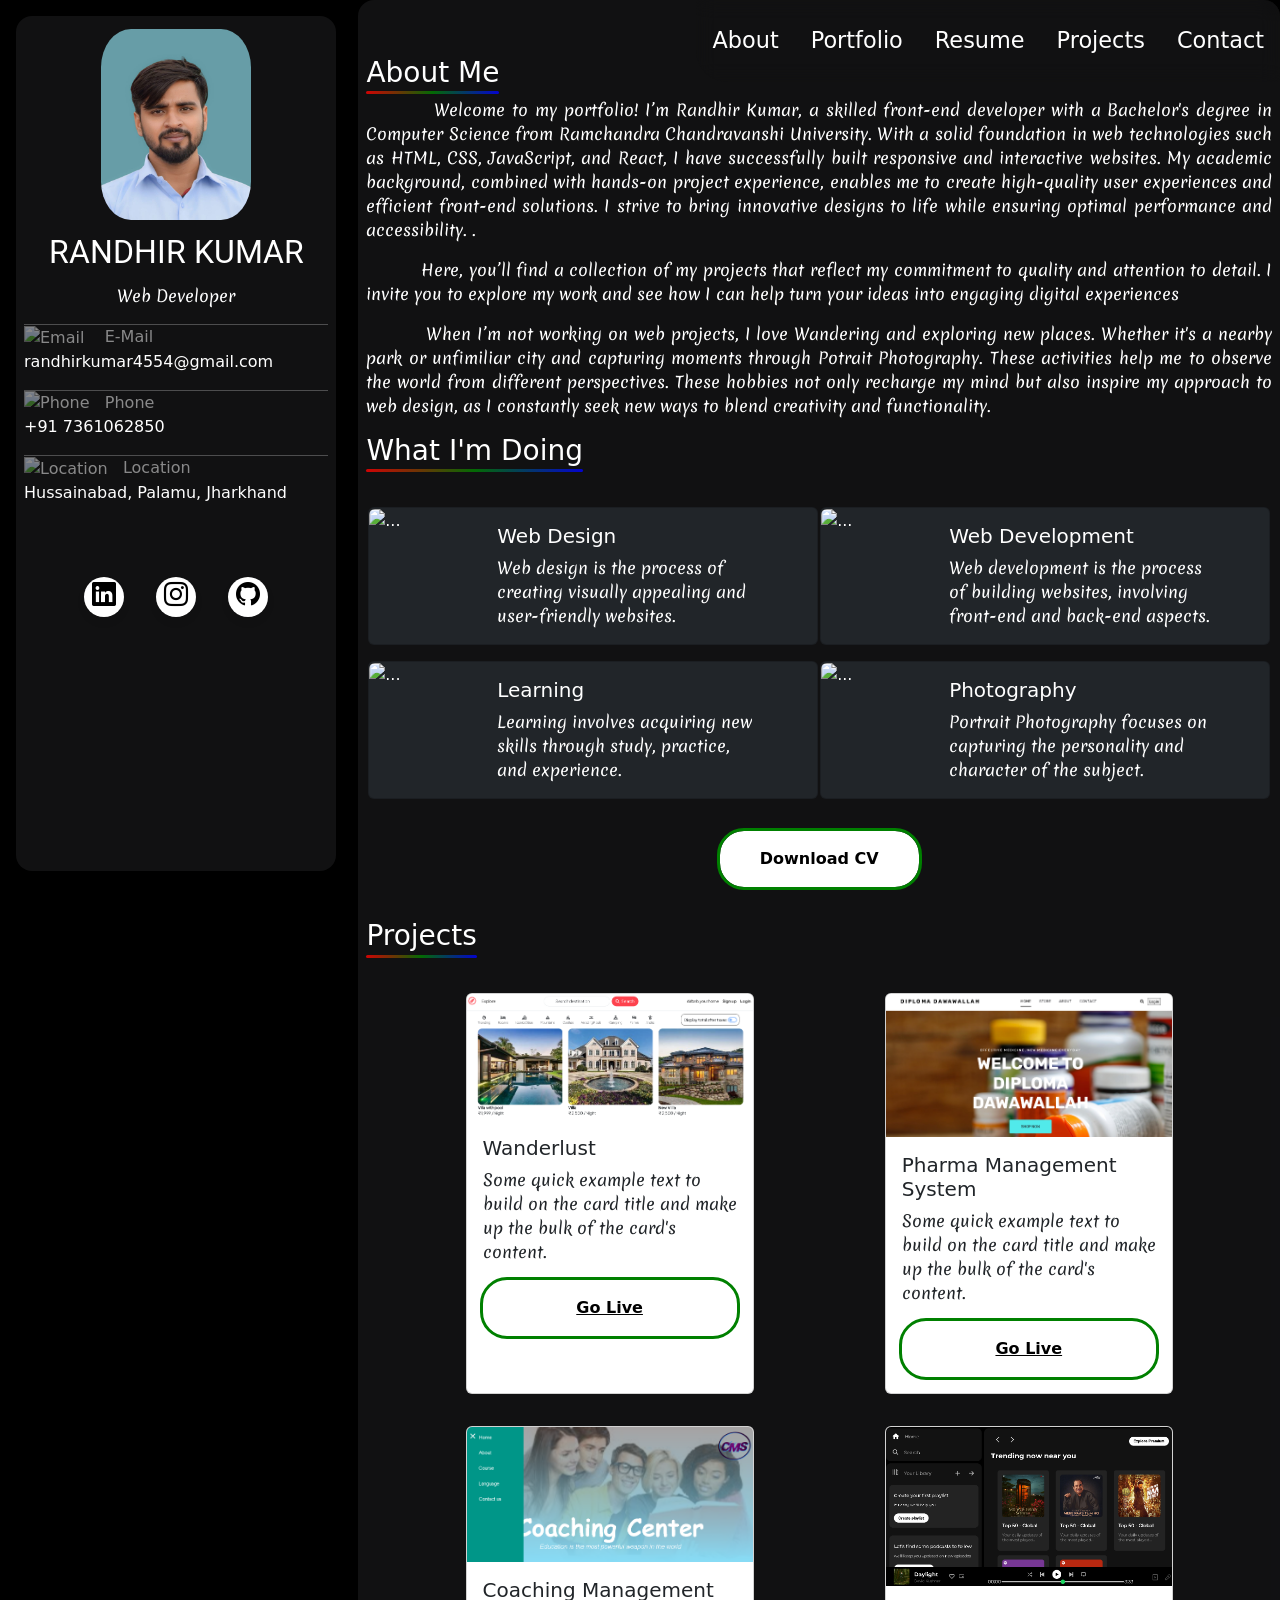
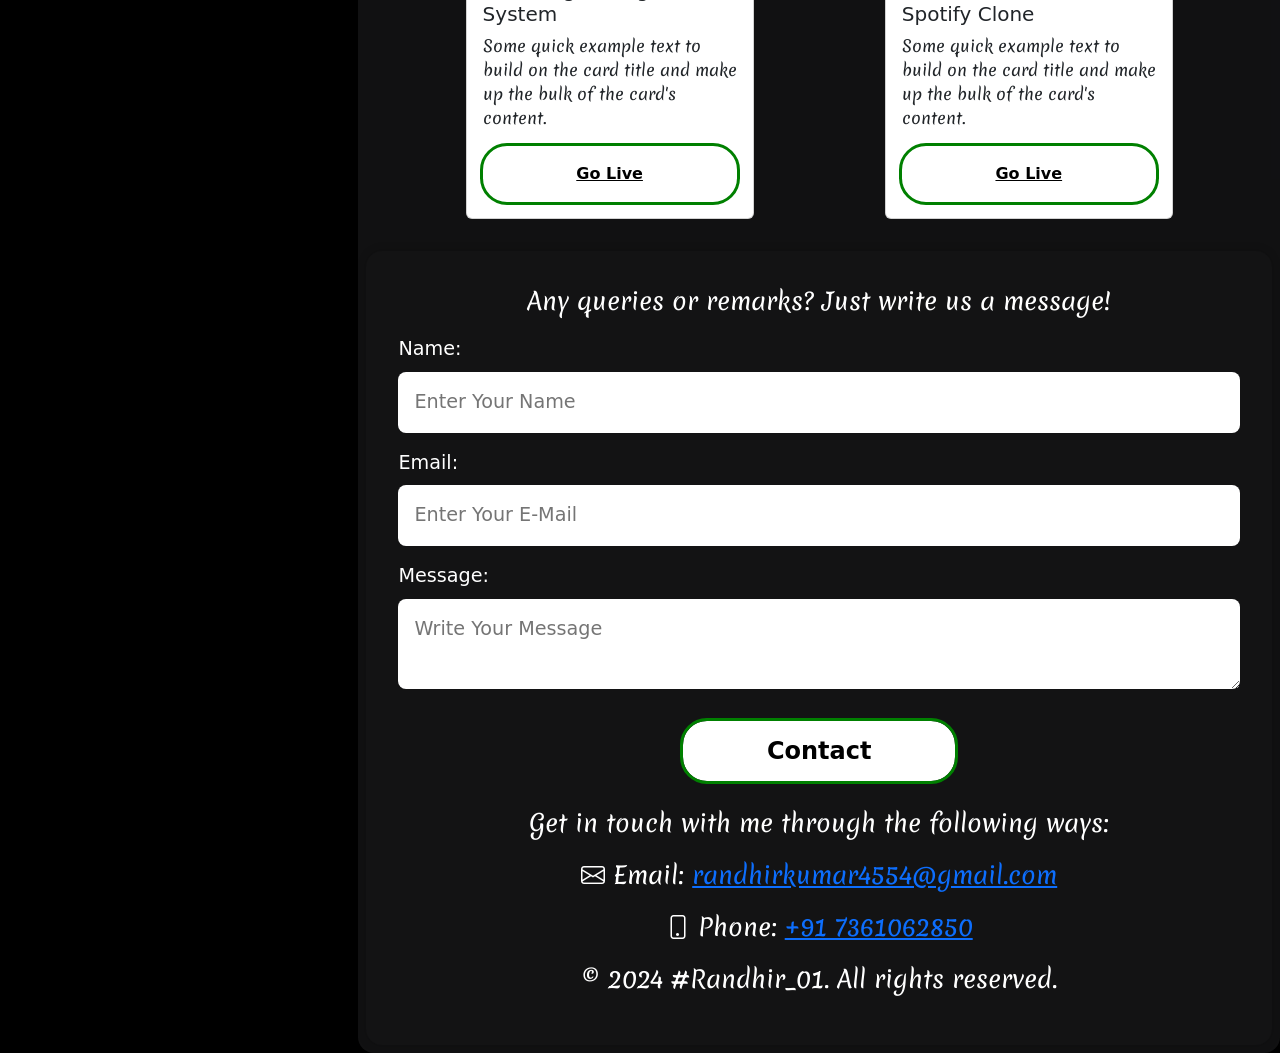
==== index.html @ 6d6c43fd ""Updated app.js, index.html, responsive.css, and style.css files with various changes to layout, sty" ====
<!DOCTYPE html>
<html lang="en">
  <head>
    <meta charset="UTF-8" />
    <meta name="viewport" content="width=device-width, initial-scale=1.0" />
    <title>#Randhir01</title>
    <link rel="stylesheet" href="style.css" />
    <link rel="stylesheet" href="responsive.css" />
    <link rel="stylesheet" href="hover.css" />

    <link
      href="https://cdn.jsdelivr.net/npm/bootstrap@5.3.3/dist/css/bootstrap.min.css"
      rel="stylesheet"
      integrity="sha384-QWTKZyjpPEjISv5WaRU9OFeRpok6YctnYmDr5pNlyT2bRjXh0JMhjY6hW+ALEwIH"
      crossorigin="anonymous"
    />
    <link
      rel="stylesheet"
      href="https://cdn.jsdelivr.net/npm/bootstrap-icons@1.11.3/font/bootstrap-icons.min.css"
    />
  </head>
  <body>
    <div class="all">
      <div class="sidebar fixed-top">
        <div class="title">
          <img src="./Assets/NEW IMG.jpg" alt="img" />
          <h2>RANDHIR KUMAR</h2>
          <p>Web Developer</p>
        </div>
        <section>
          <hr />
          <p>
            <img
              class="image"
              src="https://img.icons8.com/?size=100&id=X0mEIh0RyDdL&format=png&color=000000"
              alt="Email"
            />
            &nbsp;&nbsp;&nbsp;E-Mail
          </p>
          <a href="#">randhirkumar4554@gmail.com</a>
          <hr />
          <p>
            <img
              class="image"
              src="https://img.icons8.com/?size=100&id=L9ByuHGgbUNK&format=png&color=000000"
              alt="Phone"
            />&nbsp;&nbsp;&nbsp;Phone
          </p>
          <a href="#">+91 7361062850</a>
          <hr />

          <p>
            <img
              class="image"
              src="https://img.icons8.com/?size=100&id=13800&format=png&color=000000"
              alt="Location"
            />&nbsp;&nbsp;&nbsp;Location
          </p>
          <a href="#">Hussainabad, Palamu, Jharkhand</a>
          <div class="social">
            <a
              data-social="Linkedin"
              style="--accent-color: #0a66c2"
              href="https://www.linkedin.com/in/randhirkumar-/"
              target="_blank"
              ><i class="bi bi-linkedin"></i
            ></a>
            <a
              data-social="Instgram"
              style="--accent-color: #fe107c"
              href="https://www.instagram.com/randhir_kumar_01?igsh=MWptcW9hNzN6YTRjMQ=="
              target="_blank"
              ><i class="bi bi-instagram"></i
            ></a>
            <a
              data-social="Github"
              style="--accent-color: #181717"
              href="https://github.com/Randhirkumar01"
              target="_blank"
              ><i class="bi bi-github"></i
            ></a>
          </div>
        </section>
      </div>
      <div class="main">
        <div class="account fixed-top">
          <img
            src="./Assets/icons8-account-80.png"
            alt="Account"
            id="account"
            onclick="showSidebar()"
          />
        </div>
        <div class="navbar fixed-top">
          <a href="#About">About</a>
          <a href="#Portfolio">Portfolio</a>
          <a href="#Resume">Resume</a>
          <a href="#Projects">Projects</a>
          <a href="#Contact">Contact</a>
          <img
          src="./Assets/menu.png"
          alt="Menu"
          id="menu"
          class="menu"
          onclick="menuBtn()"
        />
        </div>
        <div class="navbar-responsive fixed-top">
          <a href="#About">About</a>
          <a href="#Portfolio">Portfolio</a>
          <a href="#Resume">Resume</a>
          <a href="#Projects">Projects</a>
          <a href="#Contact">Contact</a>
        </div>
        <div class="about">
          <h3 id="About">About Me</h3>
          <p>
            &nbsp; &nbsp;&nbsp; &nbsp;&nbsp; &nbsp; Welcome to my portfolio! I’m
            Randhir Kumar, a skilled front-end developer with a Bachelor's
            degree in Computer Science from Ramchandra Chandravanshi University.
            With a solid foundation in web technologies such as HTML, CSS,
            JavaScript, and React, I have successfully built responsive and
            interactive websites. My academic background, combined with hands-on
            project experience, enables me to create high-quality user
            experiences and efficient front-end solutions. I strive to bring
            innovative designs to life while ensuring optimal performance and
            accessibility. .
          </p>
          <p>
            &nbsp; &nbsp;&nbsp; &nbsp;&nbsp; &nbsp; Here, you’ll find a
            collection of my projects that reflect my commitment to quality and
            attention to detail. I invite you to explore my work and see how I
            can help turn your ideas into engaging digital experiences
          </p>
          <p>
            &nbsp; &nbsp;&nbsp; &nbsp;&nbsp; &nbsp; When I’m not working on web
            projects, I love Wandering and exploring new places. Whether it's a
            nearby park or unfimiliar city and capturing moments through Potrait
            Photography. These activities help me to observe the world from
            different perspectives. These hobbies not only recharge my mind but
            also inspire my approach to web design, as I constantly seek new
            ways to blend creativity and functionality.
          </p>
        </div>
        <div class="portfolio" id="Portfolio">
          <h3>What I'm Doing</h3>
          <div class="portfolio-card">
            <div class="card text-white bg-dark mb-3" style="max-width: 450px">
              <div class="row g-0">
                <div class="col-md-3">
                  <img
                    src="https://img.icons8.com/?size=100&id=y9OsIxmZTFWI&format=png&color=000000"
                    class="img-fluid rounded-start"
                    alt="..."
                  />
                </div>
                <div class="col-md-8">
                  <div class="card-body">
                    <h5 class="card-title">Web Design</h5>
                    <p class="card-text">
                      Web design is the process of creating visually appealing
                      and user-friendly websites.
                    </p>
                  </div>
                </div>
              </div>
            </div>

            <div class="card text-white bg-dark mb-3" style="max-width: 450px">
              <div class="row g-0">
                <div class="col-md-3">
                  <img
                    src="https://img.icons8.com/?size=100&id=44484&format=png&color=000000"
                    class="img-fluid rounded-start"
                    alt="..."
                  />
                </div>
                <div class="col-md-8">
                  <div class="card-body">
                    <h5 class="card-title">Web Development</h5>
                    <p class="card-text">
                      Web development is the process of building websites,
                      involving front-end and back-end aspects.
                    </p>
                  </div>
                </div>
              </div>
            </div>

            <div class="card text-white bg-dark mb-3" style="max-width: 450px">
              <div class="row g-0">
                <div class="col-md-3">
                  <img
                    src="https://img.icons8.com/?size=100&id=22812&format=png&color=000000"
                    class="img-fluid rounded-start"
                    alt="..."
                  />
                </div>
                <div class="col-md-8">
                  <div class="card-body">
                    <h5 class="card-title">Learning</h5>
                    <p class="card-text">
                      Learning involves acquiring new skills through study,
                      practice, and experience.
                    </p>
                  </div>
                </div>
              </div>
            </div>

            <div class="card text-white bg-dark mb-3" style="max-width: 450px">
              <div class="row g-0">
                <div class="col-md-3">
                  <img
                    src="https://img.icons8.com/?size=100&id=ledoOw5M8qvM&format=png&color=000000"
                    class="img-fluid rounded-start"
                    alt="..."
                  />
                </div>
                <div class="col-md-8">
                  <div class="card-body">
                    <h5 class="card-title">Photography</h5>
                    <p class="card-text">
                      Portrait Photography focuses on capturing the personality
                      and character of the subject.
                    </p>
                  </div>
                </div>
              </div>
            </div>
          </div>
        </div>

        <!------------------- Resume -------------------->
        <div class="cv" id="Resume">
          <button class="cv-btn" onclick="openPDF()">Download CV</button>
        </div>

        <!------------------- Projects -------------------->
        <div class="project" id="Projects">
          <h3>Projects</h3>
          <div class="project-card">
            <div class="card" style="width: 18rem">
              <img src="./Assets/image4.png" class="card-img-top" alt="..." />
              <div class="card-body">
                <h5 class="card-title">Wanderlust</h5>
                <p class="card-text">
                  Some quick example text to build on the card title and make up
                  the bulk of the card's content.
                </p>
                <a
                  href="https://wonderlust-6mgs.onrender.com"
                  target="_blank"
                  class="cv-btn d-flex justify-content-center"
                  >Go Live</a
                >
              </div>
            </div>
            <div class="card" style="width: 18rem">
              <img src="./Assets/image3.png" class="card-img-top" alt="..." />
              <div class="card-body">
                <h5 class="card-title">Pharma Management System</h5>
                <p class="card-text">
                  Some quick example text to build on the card title and make up
                  the bulk of the card's content.
                </p>
                <a
                  href="https://randhirkumar01.github.io/pharma-master/"
                  target="_blank"
                  class="cv-btn d-flex justify-content-center"
                  >Go Live</a
                >
              </div>
            </div>
            <div class="card" style="width: 18rem">
              <img src="./Assets/image2.png" class="card-img-top" alt="..." />
              <div class="card-body">
                <h5 class="card-title">Coaching Management System</h5>
                <p class="card-text">
                  Some quick example text to build on the card title and make up
                  the bulk of the card's content.
                </p>
                <a
                  href="https://randhirkumar01.github.io/cms/"
                  target="_blank"
                  class="cv-btn d-flex justify-content-center"
                  >Go Live</a
                >
              </div>
            </div>
            <div class="card" style="width: 18rem">
              <img src="./Assets/image1.png" class="card-img-top" alt="..." />
              <div class="card-body">
                <h5 class="card-title">Spotify Clone</h5>
                <p class="card-text">
                  Some quick example text to build on the card title and make up
                  the bulk of the card's content.
                </p>
                <a
                  href="https://randhirkumar01.github.io/Spotify-clone/"
                  target="_blank"
                  class="cv-btn d-flex justify-content-center"
                  >Go Live</a
                >
              </div>
            </div>
          </div>
        </div>

        <!---------------- Contact page ----------------->
        <div class="contact-page">
          <form>
            <p id="Contact">Any queries or remarks? Just write us a message!</p>
            <div class="contact-form">
              <div class="form-group">
                <label for="name">Name:</label>
                <input
                  type="text"
                  id="name"
                  name="name"
                  placeholder="Enter Your Name"
                  required
                />
              </div>
              <div class="form-group">
                <label for="email">Email:</label>
                <input
                  type="email"
                  id="email"
                  name="email"
                  placeholder="Enter Your E-Mail"
                  required
                />
              </div>
              <div class="form-group">
                <label for="message">Message:</label>
                <textarea
                  id="message"
                  name="message"
                  placeholder="Write Your Message"
                  required
                ></textarea>
              </div>
              <button class="cv-btn" type="submit">Contact</button>
            </div>
          </form>
          <br />
          <p>Get in touch with me through the following ways:</p>

          <div class="contact-info">
            <p>
              <i class="bi bi-envelope"></i> Email:
              <a href="mailto:randhirkumar4554@gmail.com"
                >randhirkumar4554@gmail.com</a
              >
            </p>
            <p>
              <i class="bi bi-phone"></i> Phone:
              <a href="tel:+91 7361062850">+91 7361062850</a>
            </p>
            <p>&copy; 2024 #Randhir_01. All rights reserved.</p>
          </div>
        </div>
      </div>
    </div>
  </body>
  <script
    src="https://cdn.jsdelivr.net/npm/bootstrap@5.3.3/dist/js/bootstrap.bundle.min.js"
    integrity="sha384-YvpcrYf0tY3lHB60NNkmXc5s9fDVZLESaAA55NDzOxhy9GkcIdslK1eN7N6jIeHz"
    crossorigin="anonymous"
  ></script>
  <script src="app.js"></script>
</html>
---- style.css ----
@import url("https://fonts.googleapis.com/css2?family=Merienda:wght@300..900&family=Roboto:ital,wght@0,100;0,300;0,400;0,500;0,700;0,900;1,100;1,300;1,400;1,500;1,700;1,900&display=swap");

* {
  margin: 0;
  padding: 0;
}
.all {
  display: flex;
  flex-direction: row;
  align-content: center;
  justify-content: end;
  background-color: black;
}

.sidebar {
  background-color: rgba(19, 19, 21, 0.9);
  color: rgb(255, 255, 255);
  min-height: 95vh;
  max-width: 25%;
  margin: 1rem;
  border-radius: 1rem;
  padding: 0.5rem;
}
.title {
  display: flex;
  flex-direction: column;
  align-items: center;
}
.title img {
  max-width: 150px;
  border-radius: 20%;
  margin-top: 0.3rem;
}
.title h2 {
  font-family: "Roboto", sans-serif;
  font-weight: 400;
  font-style: normal;
  margin: 0.8rem 0;
}
.title p {
  margin: 0;
  font-family: Merienda;
}
section .image {
  height: 20px;
  width: 25px;
}
hr {
  margin-bottom: 0 !important;
}
section p {
  margin: 0;
  opacity: 0.5;
}
section a {
  text-decoration: none;
  color: white;
}
.social {
  display: flex;
  flex-direction: row;
  justify-content: center;
  gap: 2rem;
  margin-top: 4.5rem !important;
}
.social a {
  font-size: 1.5rem;
  height: 2.5rem;
  width: 2.5rem;
  text-align: center;
  background-color: white;
  color: #000;
  border-radius: 50%;
  box-sizing: border-box;
  flex-shrink: 0;
  box-shadow: 0 5px 10px rgba(0, 0, 0, 0.05);
}
.main {
  background-color: rgba(19, 19, 21, 0.9);
  color: rgb(255, 255, 255);
  position: relative;
  max-width: 72%;
  padding: 0.5rem;
  border-radius: 1rem;
}
.main p {
  font-family: "Merienda", cursive;
  font-optical-sizing: auto;
  font-style: normal;
}
.navbar {
  flex-direction: row;
  background: transparent;
  backdrop-filter: blur(10px);
  width: max-content;
  left: auto !important;
  border-top-right-radius: 1rem;
  border-bottom-left-radius: 2rem;
}
.account img{
  display: none;
  margin: 1rem 0 0 1rem;
  width: 2.5rem;
  height: 2.4rem;
  cursor:pointer;
}
.navbar a, .navbar-responsive a{
  text-decoration: none;
  color: white;
  margin: 1rem;
  font-size: 1.4rem;
}
.navbar-responsive{
  display: none;
  min-width: 30vh;
  max-height: 55vh;
  background-color: black;
  flex-direction:column !important;
  top: 4rem !important;
  left: auto !important;
  text-align: center;
  color: white;
  border-top-left-radius: 2rem;
  border-bottom-left-radius: 2rem;
}
.menu{
  display: none;
  height: 2.5rem;
  cursor: pointer;
  position: fixed;
  top: 1rem;
  right: 2rem;
}

.about {
  text-align: justify;
  font-size: 1em;
  margin-top: 3rem;
}
.portfolio-card{
  display: flex;
  flex-direction: row;
  justify-content: space-evenly;
  flex-wrap: wrap;
  gap:0;
  margin-top: 2.5rem;
}

/* Resume*/
.cv {
  display: flex;
  justify-content: center;
  margin-top: 1rem;
}
.cv-btn {
  background-color: #ffffff;
  color: #000;
  outline: 3px solid green;
  padding: 1em 2.5em;
  border-radius: 1.5rem;
  font-size: 1rem;
  font-weight: bold;
  border: 0;
}

/* Projects */
.project{
  margin: 2rem 0;
}
.project h3, .portfolio h3, .about h3{
  position: relative;
  width: max-content;
}
.project-card {
  display: flex;
  flex-direction: row;
  justify-content: space-evenly;
  flex-wrap: wrap;
  gap: 2rem;
  margin-top: 2.5rem;
}
/* contact page */
.contact-page {
  background-color: rgba(19, 19, 21, 0.9);
  padding: 2rem;
  margin-top: 1.5rem;
  border-radius: 1rem;
  box-shadow: 0 0 10px rgba(0, 0, 0, 0.2);
}

.contact-page P {
  font-size: 1.5rem;
  text-align: center;
}

.contact-form {
  display: grid;
  place-content: center;
  grid-template-columns: 1fr;
  gap: 1rem;
}

.form-group {
  display: flex;
  flex-direction: column;
  align-items: flex-start;
}

.form-group label {
  font-size: 1.2rem;
  margin-bottom: 0.5rem;
}

.form-group input,
.form-group textarea {
  padding: 1rem;
  border: none;
  border-radius: 0.5rem;
  font-size: 1.2rem;
  width: 100%;
}

.form-group input:focus,
.form-group textarea:focus {
  outline: none;
  box-shadow: 0 0 10px rgba(0, 0, 0, 0.2);
}

.cv-btn[type="submit"] {
  margin-top: 1rem;
  padding: 0.5em 3.5em;
  border-radius: 1.5rem;
  font-size: 1.5rem;
  width: fit-content;
  border: 0;
  background-color: #ffffff;
  color: #000000;
  outline: 3px solid green;
  justify-self: center;
}
---- responsive.css ----
@media (max-width:1040px) {
    .title h2{
        font-size: 24px;
    }
    
}
@media (max-width:925px) {
    .sidebar{
        display: none;
        min-width: 50vh;
        min-height: 80vh;
        background-color: black;
        top: 3rem !important;
    }
    .main{
        min-width: 100%;
        padding: 1.5rem;
    }
    .account img{
        display: block;
    }
}

@media (max-width:700px) {
    .navbar a{
        display: none !important;
    }
    .menu{
        display: block !important;
    }
    .main{
        padding: 1rem !important;
        margin: 0;
        min-width: 100% !important;
    }
    .about{
        margin-top: 2.5rem !important;
    }
    .contact-page p{
        font-size: 1rem
    }
}
---- hover.css ----
/* --------- Navbar ------------ */
  

  /* --------- Projects, Portfolio, About ------------ */
 .project h3::before, .portfolio h3::before, .about h3::before{
    content: "";
    position: absolute;
    bottom: -.3rem;
    left: 0;
    width: 100%;
    height: 3px;
    border-radius: 6rem;
    background: linear-gradient(to right, red, green, blue);
    opacity: .8;
    transition: 500ms ease-in-out;
 } 
 .project h3:hover::before, .portfolio h3:hover::before, .about h3:hover::before{
    width: 0;
 }
 /* --------- Social Icons ------------ */
.social a::before{
    content: attr(data-social);
    position: absolute;
    background-color: var(--accent-color);
    color: white;
    text-decoration: none;
    padding: 0.5em 1em;
    border-radius: 100px;
    font-size: 1rem;
    box-shadow: 0 5px 10px rgba(0, 0, 0, 0.05);
    transform: translateY(-30px) translateX(-30px) rotate(25deg);
    opacity: 0;
    transition: 200ms cubic-bezier(0.42, 0, 0.44, 1);
}
.social a:hover{
    background-color: var(--accent-color);
}
.social a::after{
    content: "";
    position: absolute;
    height: 0;
    width: 0;
    border-left: 8px solid transparent;
    border-right: 8px solid transparent;
    border-top: 10px solid var(--accent-color);
    transform: translateY(0) translateX(-17px) rotate(25deg);
    opacity: 0;
    transition: 200ms cubic-bezier(0.42, 0, 0.44, 1);
}
.social a:hover::before{
    transform: translateY(-50px) translateX(-27px) rotate(0);
    opacity: 1;
}
.social a:hover::after{
    transform: translateY(-12px) translateX(-17px) rotate(0);
    opacity: 1;
}
 /* --------- Buttons ------------ */
.cv-btn[type="submit"]:hover, .cv-btn:hover {
    background-color: #3e8e41;
    color: #fff;
    transition: background-color 0.5s ease-in-out, color .8s ease-in-out;  
    box-shadow: 0px 0px 4px 3px rgba(0, 255, 0, 0.5);  
}
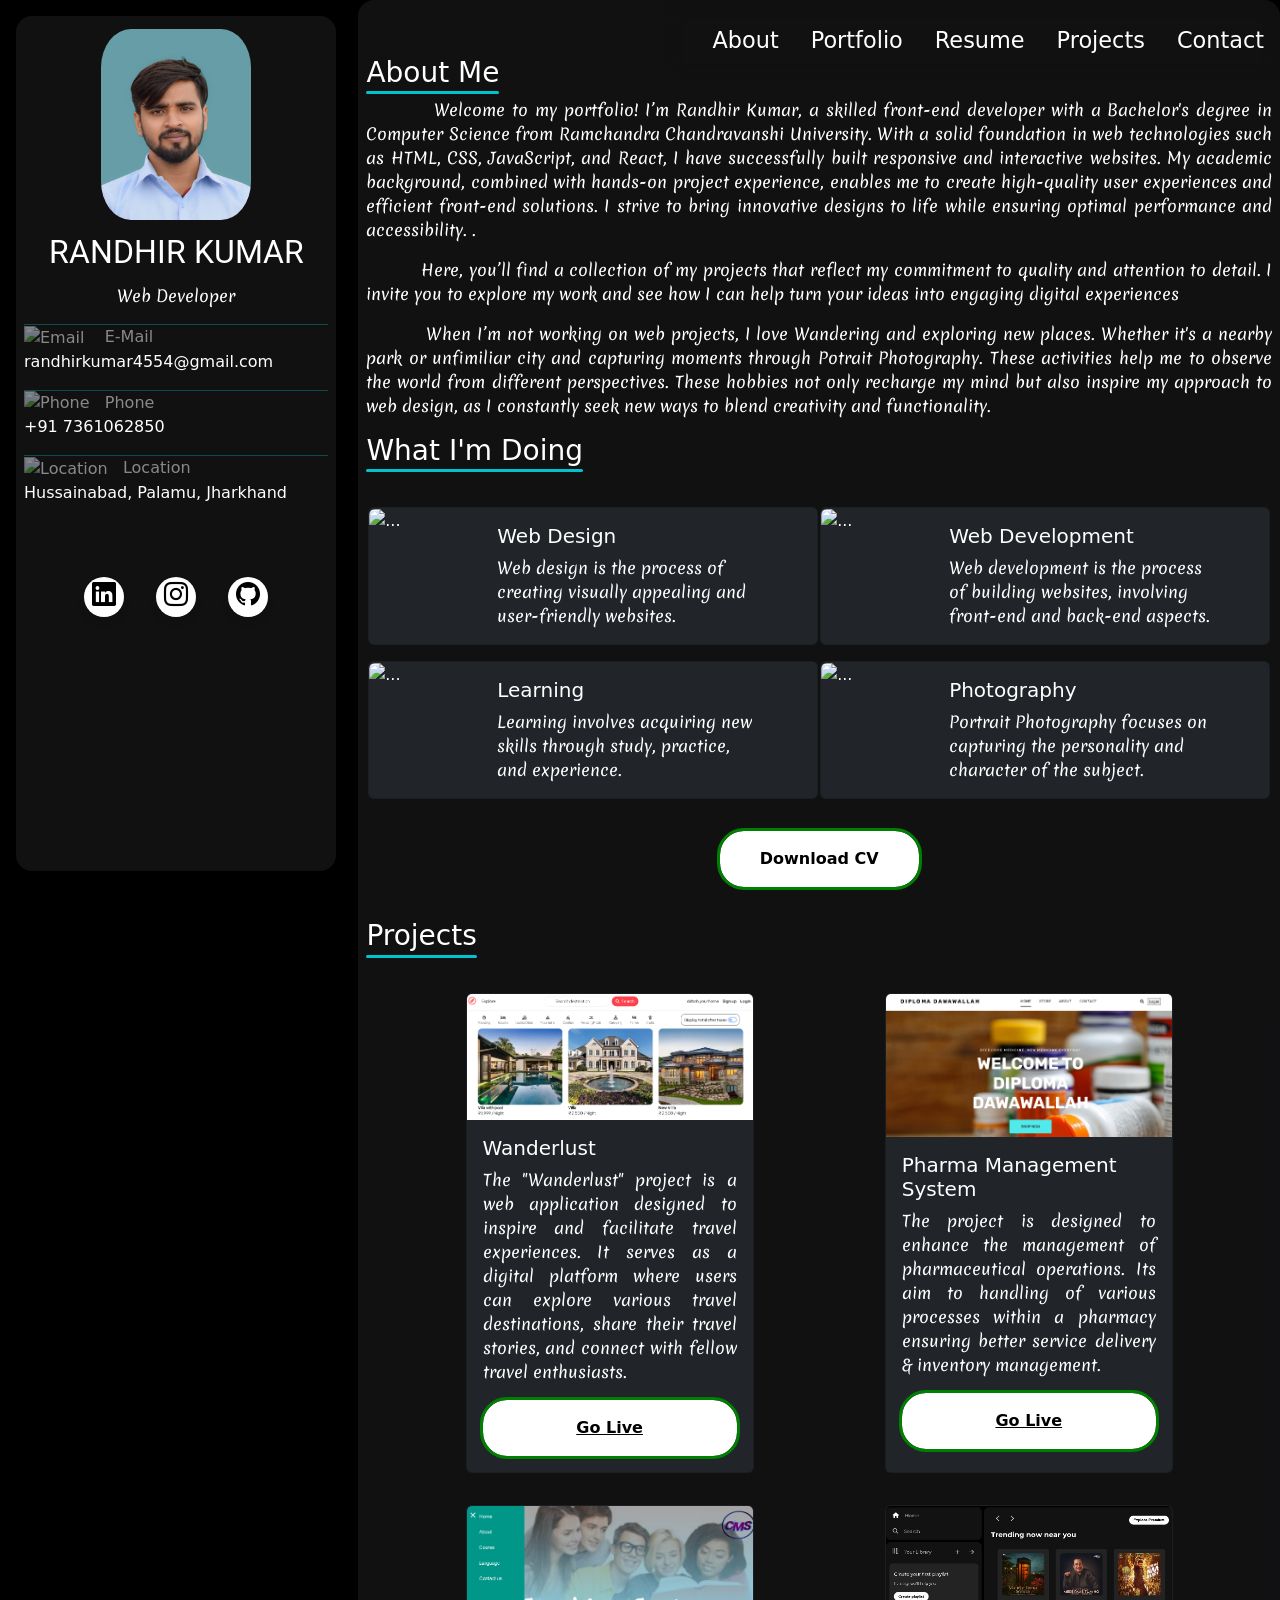
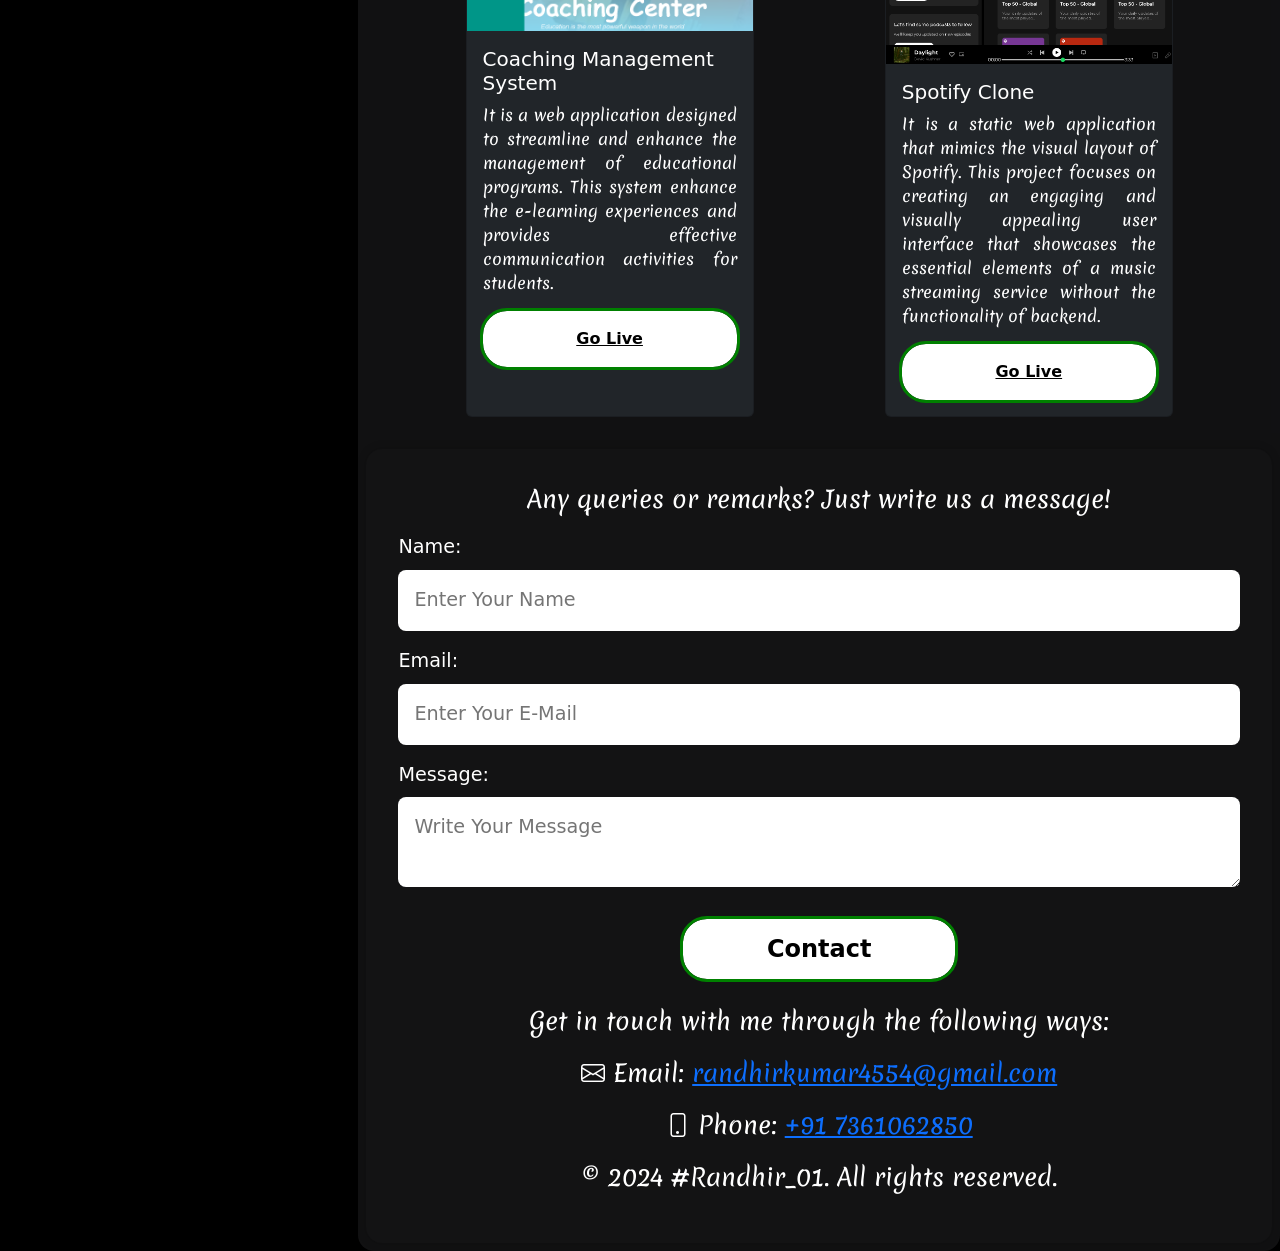
==== commit 23ec1d82: ""Updated hover effects modified HTML structure and added new CSS rules"" ====
--- a/index.html
+++ b/index.html
@@ -25,7 +25,7 @@
         <div class="title">
           <img src="./Assets/NEW IMG.jpg" alt="img" />
           <h2>RANDHIR KUMAR</h2>
-          <p>Web Developer</p>
+          <p class="para">Web Developer</p>
         </div>
         <section>
           <hr />
@@ -92,20 +92,20 @@
           />
         </div>
         <div class="navbar fixed-top">
-          <a href="#About">About</a>
+          <a href="#About" style="padding-left: 2rem">About</a>
           <a href="#Portfolio">Portfolio</a>
           <a href="#Resume">Resume</a>
           <a href="#Projects">Projects</a>
           <a href="#Contact">Contact</a>
           <img
-          src="./Assets/menu.png"
-          alt="Menu"
-          id="menu"
-          class="menu"
-          onclick="menuBtn()"
-        />
-        </div>
-        <div class="navbar-responsive fixed-top">
+            src="./Assets/menu.png"
+            alt="Menu"
+            id="menu"
+            class="menu"
+            onclick="menuBtn()"
+          />
+        </div>
+        <div class="navbar-responsive fixed-top text-white bg-dark">
           <a href="#About">About</a>
           <a href="#Portfolio">Portfolio</a>
           <a href="#Resume">Resume</a>
@@ -240,13 +240,16 @@
         <div class="project" id="Projects">
           <h3>Projects</h3>
           <div class="project-card">
-            <div class="card" style="width: 18rem">
+            <div class="card text-white bg-dark" style="width: 18rem">
               <img src="./Assets/image4.png" class="card-img-top" alt="..." />
               <div class="card-body">
                 <h5 class="card-title">Wanderlust</h5>
-                <p class="card-text">
-                  Some quick example text to build on the card title and make up
-                  the bulk of the card's content.
+                <p class="card-text" style="text-align: justify">
+                  The "Wanderlust" project is a web application designed to
+                  inspire and facilitate travel experiences. It serves as a
+                  digital platform where users can explore various travel
+                  destinations, share their travel stories, and connect with
+                  fellow travel enthusiasts.
                 </p>
                 <a
                   href="https://wonderlust-6mgs.onrender.com"
@@ -256,13 +259,15 @@
                 >
               </div>
             </div>
-            <div class="card" style="width: 18rem">
+            <div class="card text-white bg-dark" style="width: 18rem">
               <img src="./Assets/image3.png" class="card-img-top" alt="..." />
               <div class="card-body">
                 <h5 class="card-title">Pharma Management System</h5>
-                <p class="card-text">
-                  Some quick example text to build on the card title and make up
-                  the bulk of the card's content.
+                <p class="card-text" style="text-align: justify">
+                  The project is designed to enhance the management of
+                  pharmaceutical operations. Its aim to handling of various
+                  processes within a pharmacy ensuring better service delivery
+                  &amp; inventory management.
                 </p>
                 <a
                   href="https://randhirkumar01.github.io/pharma-master/"
@@ -272,13 +277,15 @@
                 >
               </div>
             </div>
-            <div class="card" style="width: 18rem">
+            <div class="card text-white bg-dark" style="width: 18rem">
               <img src="./Assets/image2.png" class="card-img-top" alt="..." />
               <div class="card-body">
                 <h5 class="card-title">Coaching Management System</h5>
-                <p class="card-text">
-                  Some quick example text to build on the card title and make up
-                  the bulk of the card's content.
+                <p class="card-text" style="text-align: justify">
+                  It is a web application designed to streamline and enhance the
+                  management of educational programs. This system enhance the
+                  e-learning experiences and provides effective communication
+                  activities for students.
                 </p>
                 <a
                   href="https://randhirkumar01.github.io/cms/"
@@ -288,13 +295,16 @@
                 >
               </div>
             </div>
-            <div class="card" style="width: 18rem">
+            <div class="card text-white bg-dark" style="width: 18rem">
               <img src="./Assets/image1.png" class="card-img-top" alt="..." />
               <div class="card-body">
                 <h5 class="card-title">Spotify Clone</h5>
-                <p class="card-text">
-                  Some quick example text to build on the card title and make up
-                  the bulk of the card's content.
+                <p class="card-text" style="text-align: justify">
+                  It is a static web application that mimics the visual layout
+                  of Spotify. This project focuses on creating an engaging and
+                  visually appealing user interface that showcases the essential
+                  elements of a music streaming service without the
+                  functionality of backend.
                 </p>
                 <a
                   href="https://randhirkumar01.github.io/Spotify-clone/"
--- a/style.css
+++ b/style.css
@@ -47,6 +47,7 @@
 }
 hr {
   margin-bottom: 0 !important;
+  color:#0ef !important;
 }
 section p {
   margin: 0;
@@ -90,7 +91,6 @@
 }
 .navbar {
   flex-direction: row;
-  background: transparent;
   backdrop-filter: blur(10px);
   width: max-content;
   left: auto !important;
--- a/hover.css
+++ b/hover.css
@@ -1,6 +1,21 @@
   /* --------- Navbar ------------ */
-  
-
+.navbar a::after{
+    content: "";
+    position: absolute;
+    height: 100%;
+    width: 15%;
+    border-bottom: 2px solid #0ef ;
+    border-radius: 1rem;
+    z-index: -1;
+    transform:scale(0) translateY(50px);
+    transition: 500ms;
+}
+.navbar a:hover, .navbar-responsive a:hover, .para:hover{
+    color: #0ef;
+}
+.navbar a:hover::after{
+    transform:scale(1.2) translateX(-65px) translateY(-40px);
+}  
   /* --------- Projects, Portfolio, About ------------ */
  .project h3::before, .portfolio h3::before, .about h3::before{
     content: "";
@@ -9,11 +24,14 @@
     left: 0;
     width: 100%;
     height: 3px;
-    border-radius: 6rem;
-    background: linear-gradient(to right, red, green, blue);
+    border-radius: 5rem;
+    border-bottom: 3px solid#0ef;
     opacity: .8;
     transition: 500ms ease-in-out;
  } 
+ .project h3:hover, .portfolio h3:hover, .about h3:hover{
+    color: #0ef;
+ }
  .project h3:hover::before, .portfolio h3:hover::before, .about h3:hover::before{
     width: 0;
  }
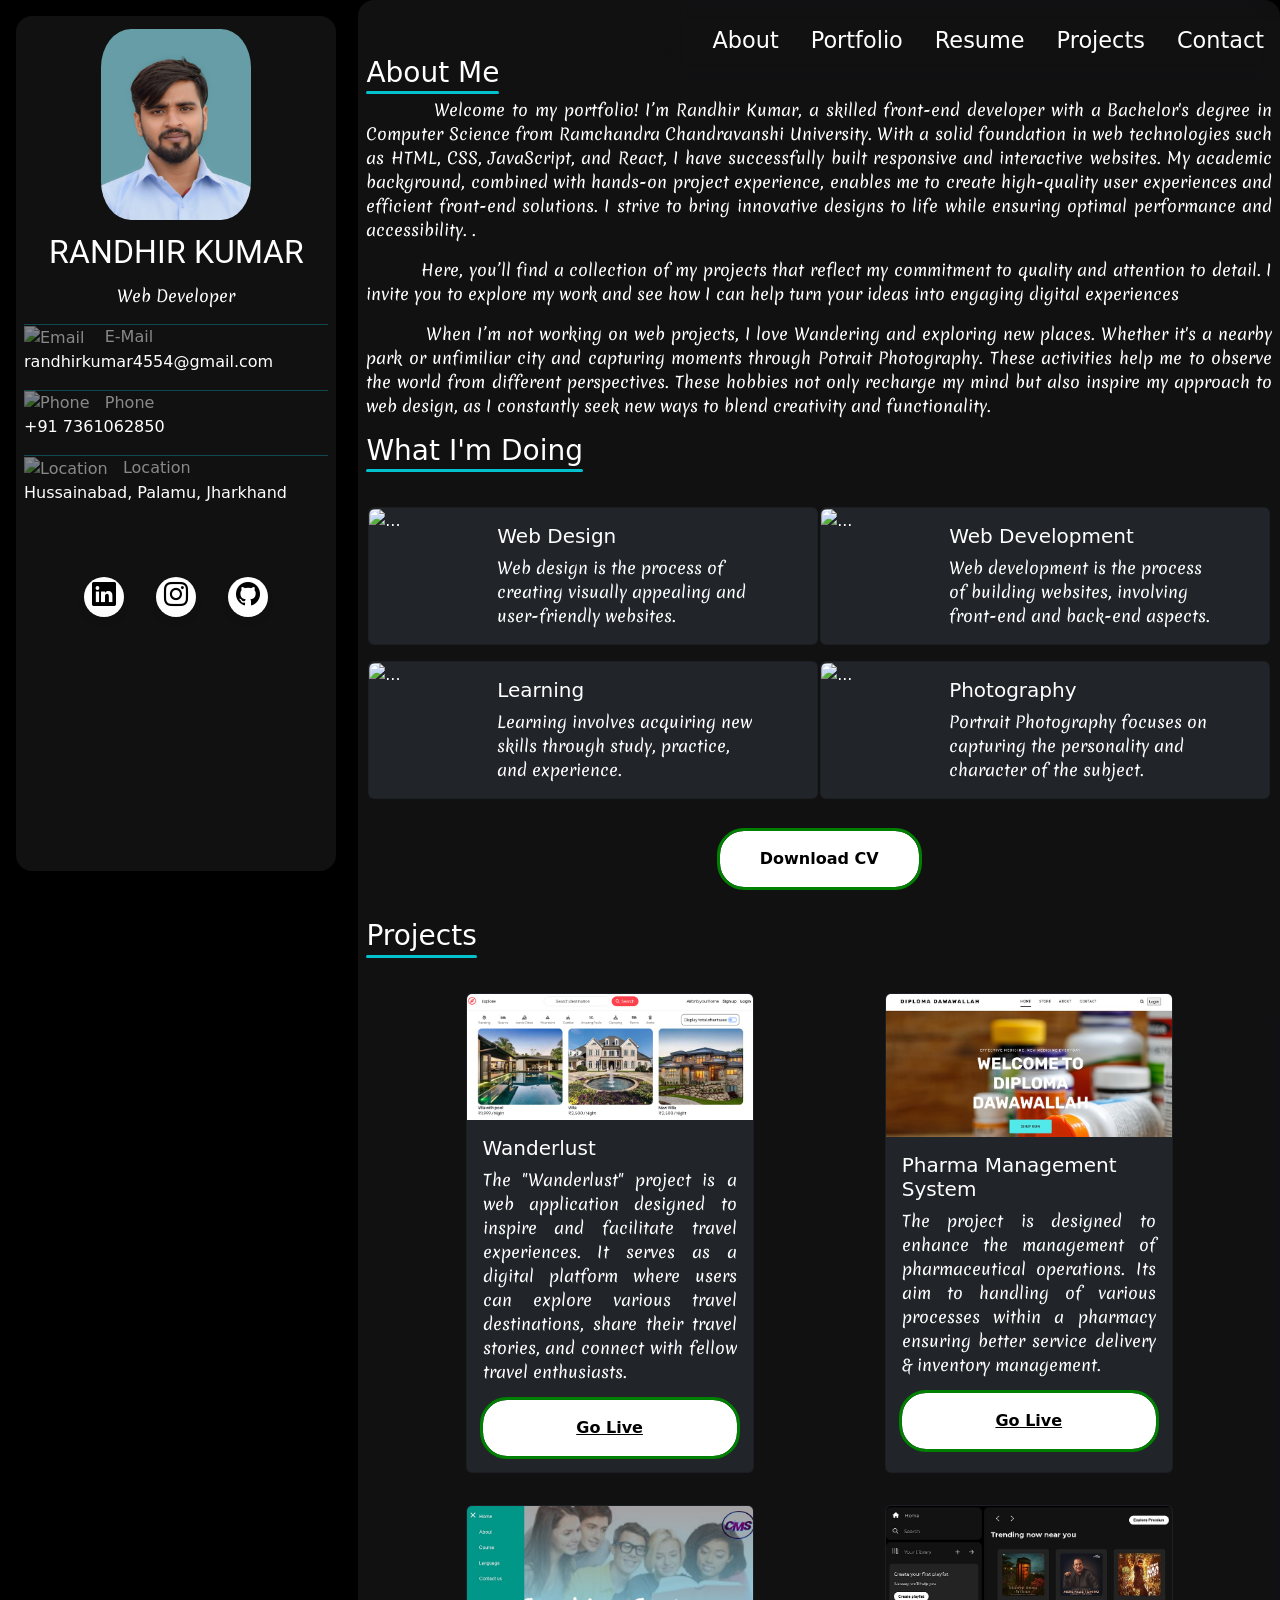
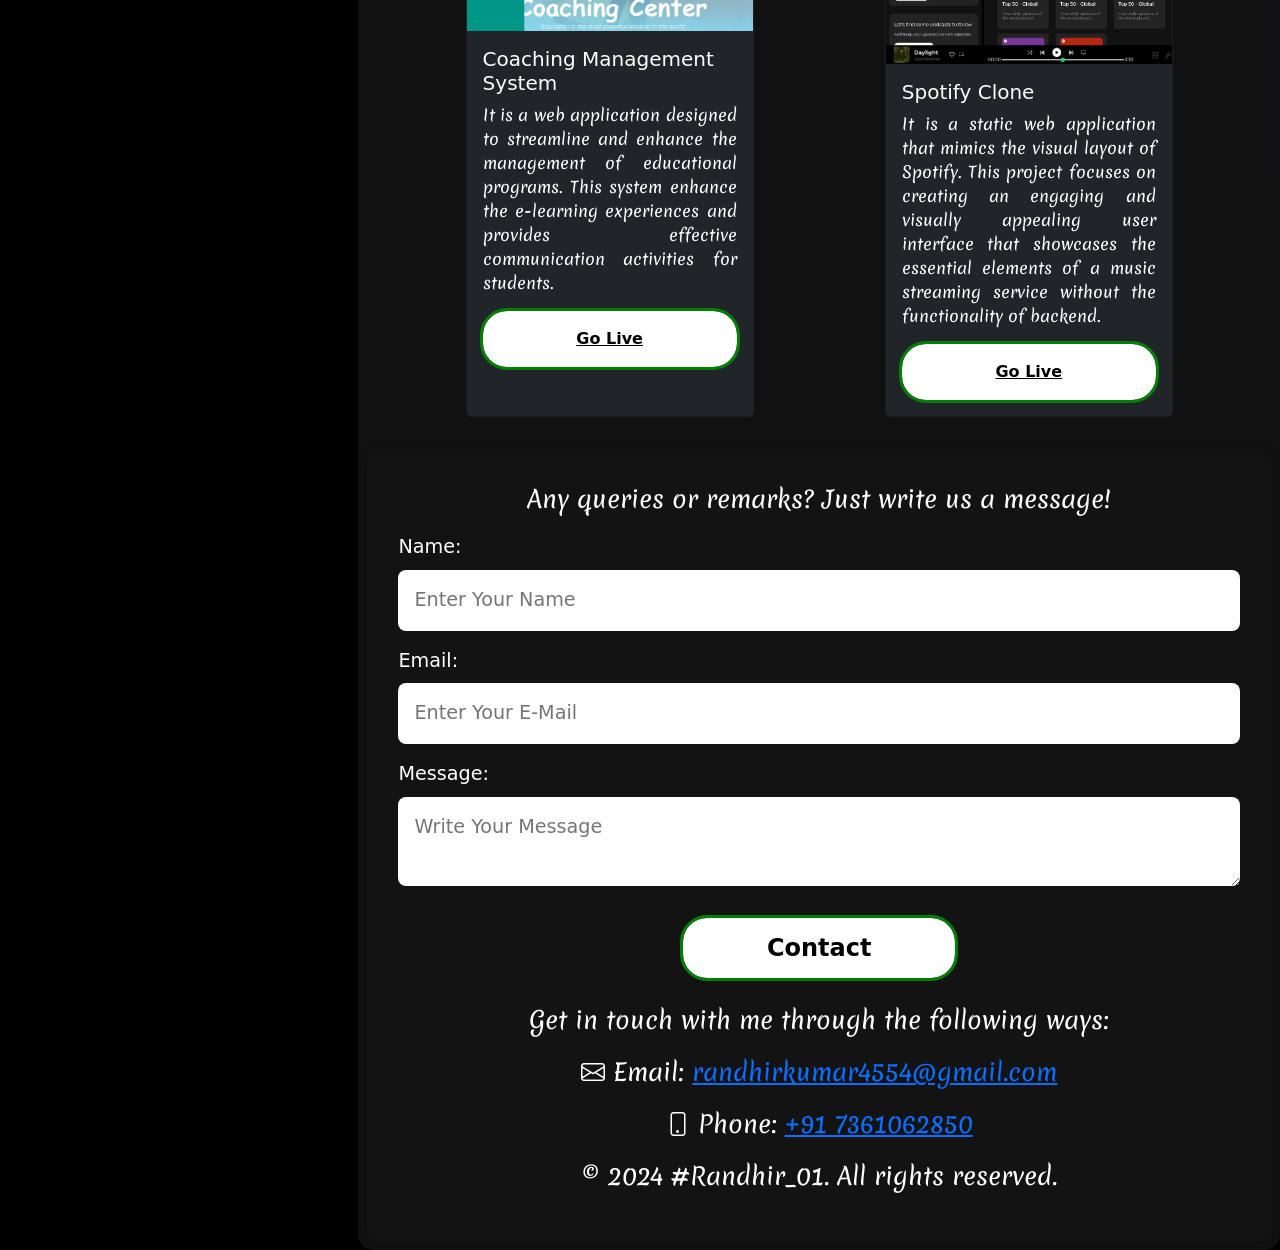
==== commit be6376ca: "Improve image" ====
--- a/index.html
+++ b/index.html
@@ -3,7 +3,13 @@
   <head>
     <meta charset="UTF-8" />
     <meta name="viewport" content="width=device-width, initial-scale=1.0" />
+    <meta name="description" content="This is a my portfolio page" />
     <title>#Randhir01</title>
+    <link
+      rel="icon"
+      type="image/x-icon"
+      href="https://img.icons8.com/?size=100&id=32541&format=png&color=000000"
+    />
     <link rel="stylesheet" href="style.css" />
     <link rel="stylesheet" href="responsive.css" />
     <link rel="stylesheet" href="hover.css" />
@@ -37,7 +43,9 @@
             />
             &nbsp;&nbsp;&nbsp;E-Mail
           </p>
-          <a href="#">randhirkumar4554@gmail.com</a>
+          <a href="mailto:randhirkumar4554@gmail.com"
+            >randhirkumar4554@gmail.com</a
+          >
           <hr />
           <p>
             <img
@@ -46,7 +54,7 @@
               alt="Phone"
             />&nbsp;&nbsp;&nbsp;Phone
           </p>
-          <a href="#">+91 7361062850</a>
+          <a href="tel:+91 7361062850">+91 7361062850</a>
           <hr />
 
           <p>
@@ -91,7 +99,7 @@
             onclick="showSidebar()"
           />
         </div>
-        <div class="navbar fixed-top">
+        <nav class="navbar fixed-top">
           <a href="#About" style="padding-left: 2rem">About</a>
           <a href="#Portfolio">Portfolio</a>
           <a href="#Resume">Resume</a>
@@ -104,7 +112,7 @@
             class="menu"
             onclick="menuBtn()"
           />
-        </div>
+        </nav>
         <div class="navbar-responsive fixed-top text-white bg-dark">
           <a href="#About">About</a>
           <a href="#Portfolio">Portfolio</a>
@@ -241,7 +249,7 @@
           <h3>Projects</h3>
           <div class="project-card">
             <div class="card text-white bg-dark" style="width: 18rem">
-              <img src="./Assets/image4.png" class="card-img-top" alt="..." />
+              <img src="./Assets/image4.jpg" class="card-img-top" alt="..." />
               <div class="card-body">
                 <h5 class="card-title">Wanderlust</h5>
                 <p class="card-text" style="text-align: justify">
@@ -260,7 +268,7 @@
               </div>
             </div>
             <div class="card text-white bg-dark" style="width: 18rem">
-              <img src="./Assets/image3.png" class="card-img-top" alt="..." />
+              <img src="./Assets/image3.jpg" class="card-img-top" alt="..." />
               <div class="card-body">
                 <h5 class="card-title">Pharma Management System</h5>
                 <p class="card-text" style="text-align: justify">
@@ -278,7 +286,7 @@
               </div>
             </div>
             <div class="card text-white bg-dark" style="width: 18rem">
-              <img src="./Assets/image2.png" class="card-img-top" alt="..." />
+              <img src="./Assets/image2.jpg" class="card-img-top" alt="..." />
               <div class="card-body">
                 <h5 class="card-title">Coaching Management System</h5>
                 <p class="card-text" style="text-align: justify">
@@ -296,7 +304,7 @@
               </div>
             </div>
             <div class="card text-white bg-dark" style="width: 18rem">
-              <img src="./Assets/image1.png" class="card-img-top" alt="..." />
+              <img src="./Assets/image1.jpg" class="card-img-top" alt="..." />
               <div class="card-body">
                 <h5 class="card-title">Spotify Clone</h5>
                 <p class="card-text" style="text-align: justify">
@@ -319,7 +327,7 @@
 
         <!---------------- Contact page ----------------->
         <div class="contact-page">
-          <form>
+          <form action="https://formspree.io/f/mvgooeww" method="post">
             <p id="Contact">Any queries or remarks? Just write us a message!</p>
             <div class="contact-form">
               <div class="form-group">
@@ -379,5 +387,6 @@
     integrity="sha384-YvpcrYf0tY3lHB60NNkmXc5s9fDVZLESaAA55NDzOxhy9GkcIdslK1eN7N6jIeHz"
     crossorigin="anonymous"
   ></script>
+  <script src="https://smtpjs.com/v3/smtp.js"></script>
   <script src="app.js"></script>
 </html>
--- a/style.css
+++ b/style.css
@@ -47,7 +47,7 @@
 }
 hr {
   margin-bottom: 0 !important;
-  color:#0ef !important;
+  color: #0ef !important;
 }
 section p {
   margin: 0;
@@ -97,25 +97,26 @@
   border-top-right-radius: 1rem;
   border-bottom-left-radius: 2rem;
 }
-.account img{
+.account img {
   display: none;
   margin: 1rem 0 0 1rem;
   width: 2.5rem;
   height: 2.4rem;
-  cursor:pointer;
-}
-.navbar a, .navbar-responsive a{
+  cursor: pointer;
+}
+.navbar a,
+.navbar-responsive a {
   text-decoration: none;
   color: white;
   margin: 1rem;
   font-size: 1.4rem;
 }
-.navbar-responsive{
+.navbar-responsive {
   display: none;
   min-width: 30vh;
   max-height: 55vh;
   background-color: black;
-  flex-direction:column !important;
+  flex-direction: column !important;
   top: 4rem !important;
   left: auto !important;
   text-align: center;
@@ -123,7 +124,7 @@
   border-top-left-radius: 2rem;
   border-bottom-left-radius: 2rem;
 }
-.menu{
+.menu {
   display: none;
   height: 2.5rem;
   cursor: pointer;
@@ -136,13 +137,14 @@
   text-align: justify;
   font-size: 1em;
   margin-top: 3rem;
-}
-.portfolio-card{
+  color: #fff;
+}
+.portfolio-card {
   display: flex;
   flex-direction: row;
   justify-content: space-evenly;
   flex-wrap: wrap;
-  gap:0;
+  gap: 0;
   margin-top: 2.5rem;
 }
 
@@ -164,10 +166,12 @@
 }
 
 /* Projects */
-.project{
+.project {
   margin: 2rem 0;
 }
-.project h3, .portfolio h3, .about h3{
+.project h3,
+.portfolio h3,
+.about h3 {
   position: relative;
   width: max-content;
 }
--- a/hover.css
+++ b/hover.css
@@ -1,82 +1,91 @@
-  /* --------- Navbar ------------ */
-.navbar a::after{
-    content: "";
-    position: absolute;
-    height: 100%;
-    width: 15%;
-    border-bottom: 2px solid #0ef ;
-    border-radius: 1rem;
-    z-index: -1;
-    transform:scale(0) translateY(50px);
-    transition: 500ms;
+/* --------- Navbar ------------ */
+.navbar a::after {
+  content: "";
+  position: absolute;
+  height: 100%;
+  width: 15%;
+  border-bottom: 2px solid #0ef;
+  border-radius: 1rem;
+  z-index: -1;
+  transform: scale(0) translateY(50px);
+  transition: 500ms;
 }
-.navbar a:hover, .navbar-responsive a:hover, .para:hover{
-    color: #0ef;
+.navbar a:hover,
+.navbar-responsive a:hover,
+.para:hover {
+  color: #0ef;
 }
-.navbar a:hover::after{
-    transform:scale(1.2) translateX(-65px) translateY(-40px);
-}  
-  /* --------- Projects, Portfolio, About ------------ */
- .project h3::before, .portfolio h3::before, .about h3::before{
-    content: "";
-    position: absolute;
-    bottom: -.3rem;
-    left: 0;
-    width: 100%;
-    height: 3px;
-    border-radius: 5rem;
-    border-bottom: 3px solid#0ef;
-    opacity: .8;
-    transition: 500ms ease-in-out;
- } 
- .project h3:hover, .portfolio h3:hover, .about h3:hover{
-    color: #0ef;
- }
- .project h3:hover::before, .portfolio h3:hover::before, .about h3:hover::before{
-    width: 0;
- }
- /* --------- Social Icons ------------ */
-.social a::before{
-    content: attr(data-social);
-    position: absolute;
-    background-color: var(--accent-color);
-    color: white;
-    text-decoration: none;
-    padding: 0.5em 1em;
-    border-radius: 100px;
-    font-size: 1rem;
-    box-shadow: 0 5px 10px rgba(0, 0, 0, 0.05);
-    transform: translateY(-30px) translateX(-30px) rotate(25deg);
-    opacity: 0;
-    transition: 200ms cubic-bezier(0.42, 0, 0.44, 1);
+.navbar a:hover::after {
+  transform: scale(1.2) translateX(-65px) translateY(-40px);
 }
-.social a:hover{
-    background-color: var(--accent-color);
+/* --------- Projects, Portfolio, About ------------ */
+.project h3::before,
+.portfolio h3::before,
+.about h3::before {
+  content: "";
+  position: absolute;
+  bottom: -0.3rem;
+  left: 0;
+  width: 100%;
+  height: 3px;
+  border-radius: 5rem;
+  border-bottom: 3px solid#0ef;
+  opacity: 0.8;
+  transition: 500ms ease-in-out;
 }
-.social a::after{
-    content: "";
-    position: absolute;
-    height: 0;
-    width: 0;
-    border-left: 8px solid transparent;
-    border-right: 8px solid transparent;
-    border-top: 10px solid var(--accent-color);
-    transform: translateY(0) translateX(-17px) rotate(25deg);
-    opacity: 0;
-    transition: 200ms cubic-bezier(0.42, 0, 0.44, 1);
+.project h3:hover,
+.portfolio h3:hover,
+.about h3:hover {
+  color: #0ef;
 }
-.social a:hover::before{
-    transform: translateY(-50px) translateX(-27px) rotate(0);
-    opacity: 1;
+.project h3:hover::before,
+.portfolio h3:hover::before,
+.about h3:hover::before {
+  width: 0;
 }
-.social a:hover::after{
-    transform: translateY(-12px) translateX(-17px) rotate(0);
-    opacity: 1;
+/* --------- Social Icons ------------ */
+.social a::before {
+  content: attr(data-social);
+  position: absolute;
+  background-color: var(--accent-color);
+  color: white;
+  text-decoration: none;
+  padding: 0.5em 1em;
+  border-radius: 100px;
+  font-size: 1rem;
+  box-shadow: 0 5px 10px rgba(0, 0, 0, 0.05);
+  transform: translateY(-30px) translateX(-30px) rotate(25deg);
+  opacity: 0;
+  transition: 200ms cubic-bezier(0.42, 0, 0.44, 1);
 }
- /* --------- Buttons ------------ */
-.cv-btn[type="submit"]:hover, .cv-btn:hover {
-    background-color: #3e8e41;
-    color: #fff;
-    transition: background-color 0.5s ease-in-out, color .8s ease-in-out;  
-    box-shadow: 0px 0px 4px 3px rgba(0, 255, 0, 0.5);  
+.social a:hover {
+  background-color: var(--accent-color);
 }
+.social a::after {
+  content: "";
+  position: absolute;
+  height: 0;
+  width: 0;
+  border-left: 8px solid transparent;
+  border-right: 8px solid transparent;
+  border-top: 10px solid var(--accent-color);
+  transform: translateY(0) translateX(-17px) rotate(25deg);
+  opacity: 0;
+  transition: 200ms cubic-bezier(0.42, 0, 0.44, 1);
+}
+.social a:hover::before {
+  transform: translateY(-50px) translateX(-27px) rotate(0);
+  opacity: 1;
+}
+.social a:hover::after {
+  transform: translateY(-12px) translateX(-17px) rotate(0);
+  opacity: 1;
+}
+/* --------- Buttons ------------ */
+.cv-btn[type="submit"]:hover,
+.cv-btn:hover {
+  background-color: #3e8e41;
+  color: #fff;
+  transition: background-color 0.5s ease-in-out, color 0.8s ease-in-out;
+  box-shadow: 0px 0px 4px 3px rgba(0, 255, 0, 0.5);
+}
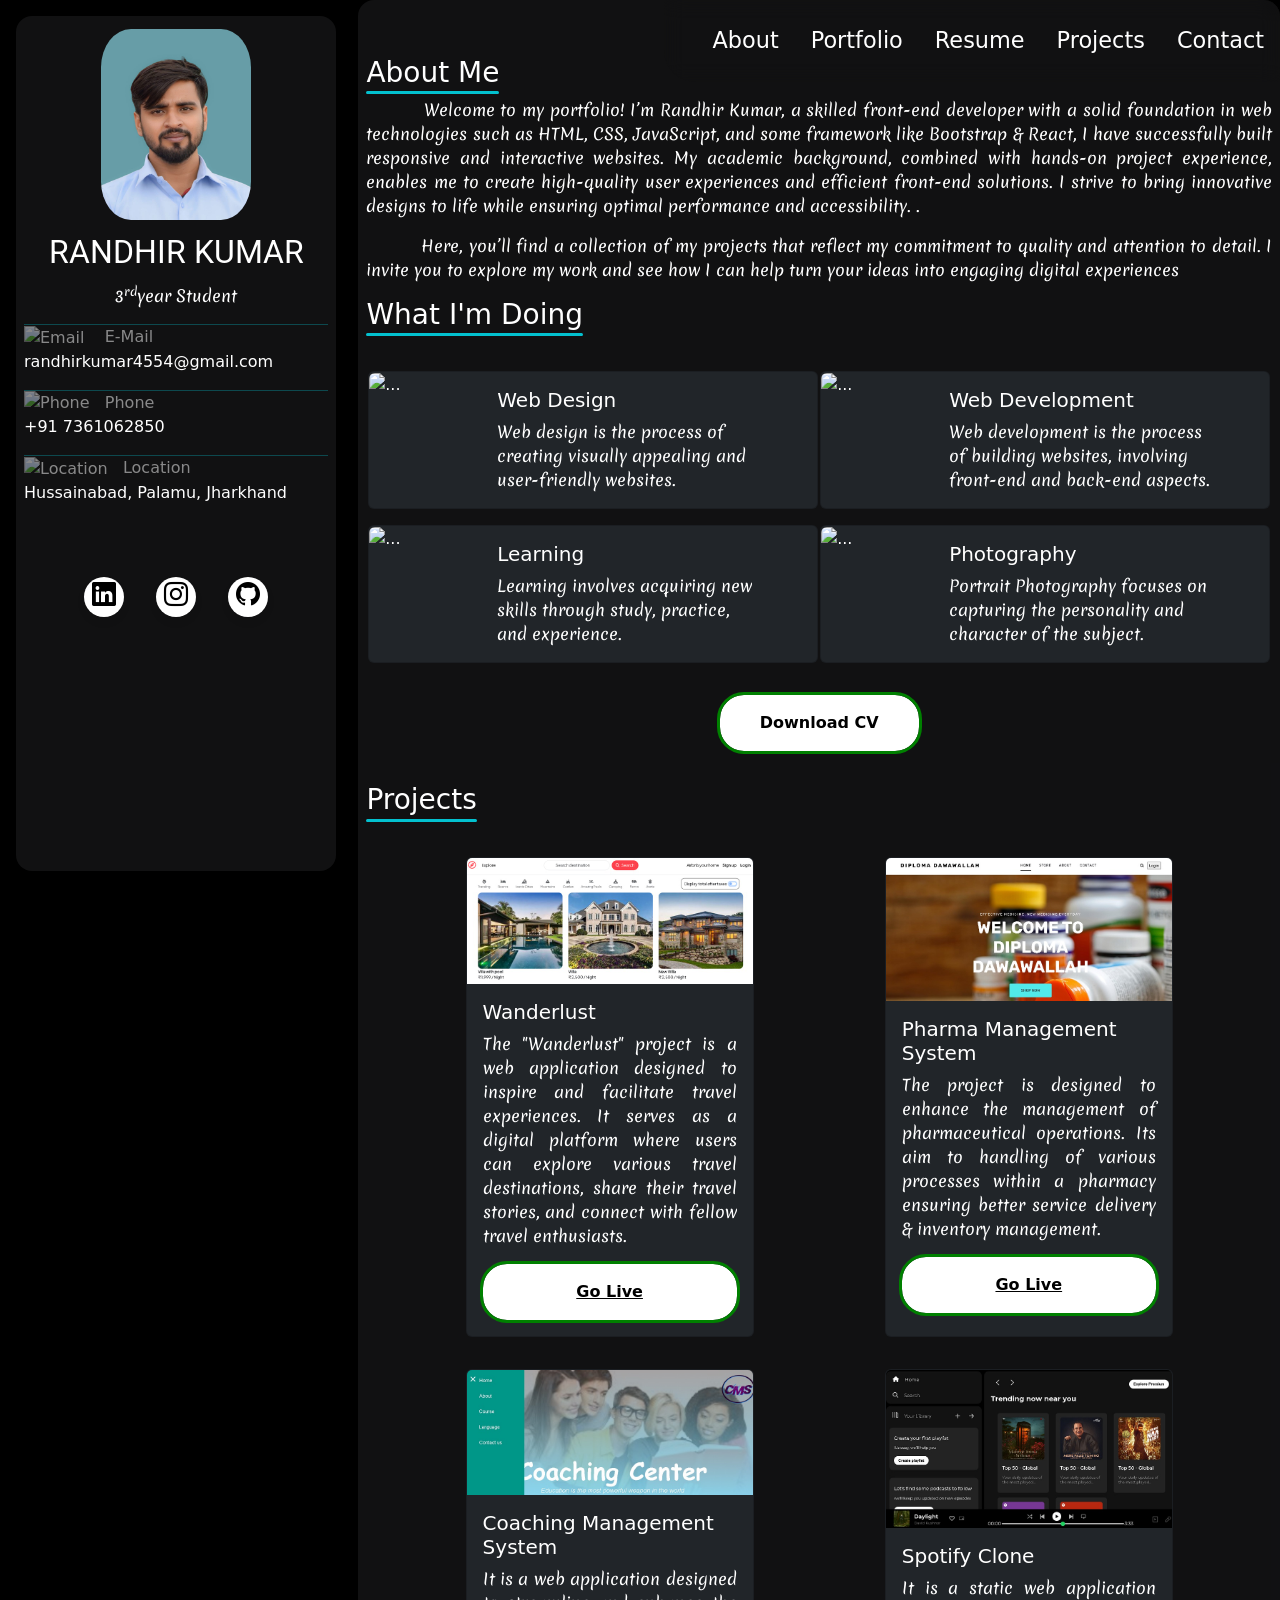
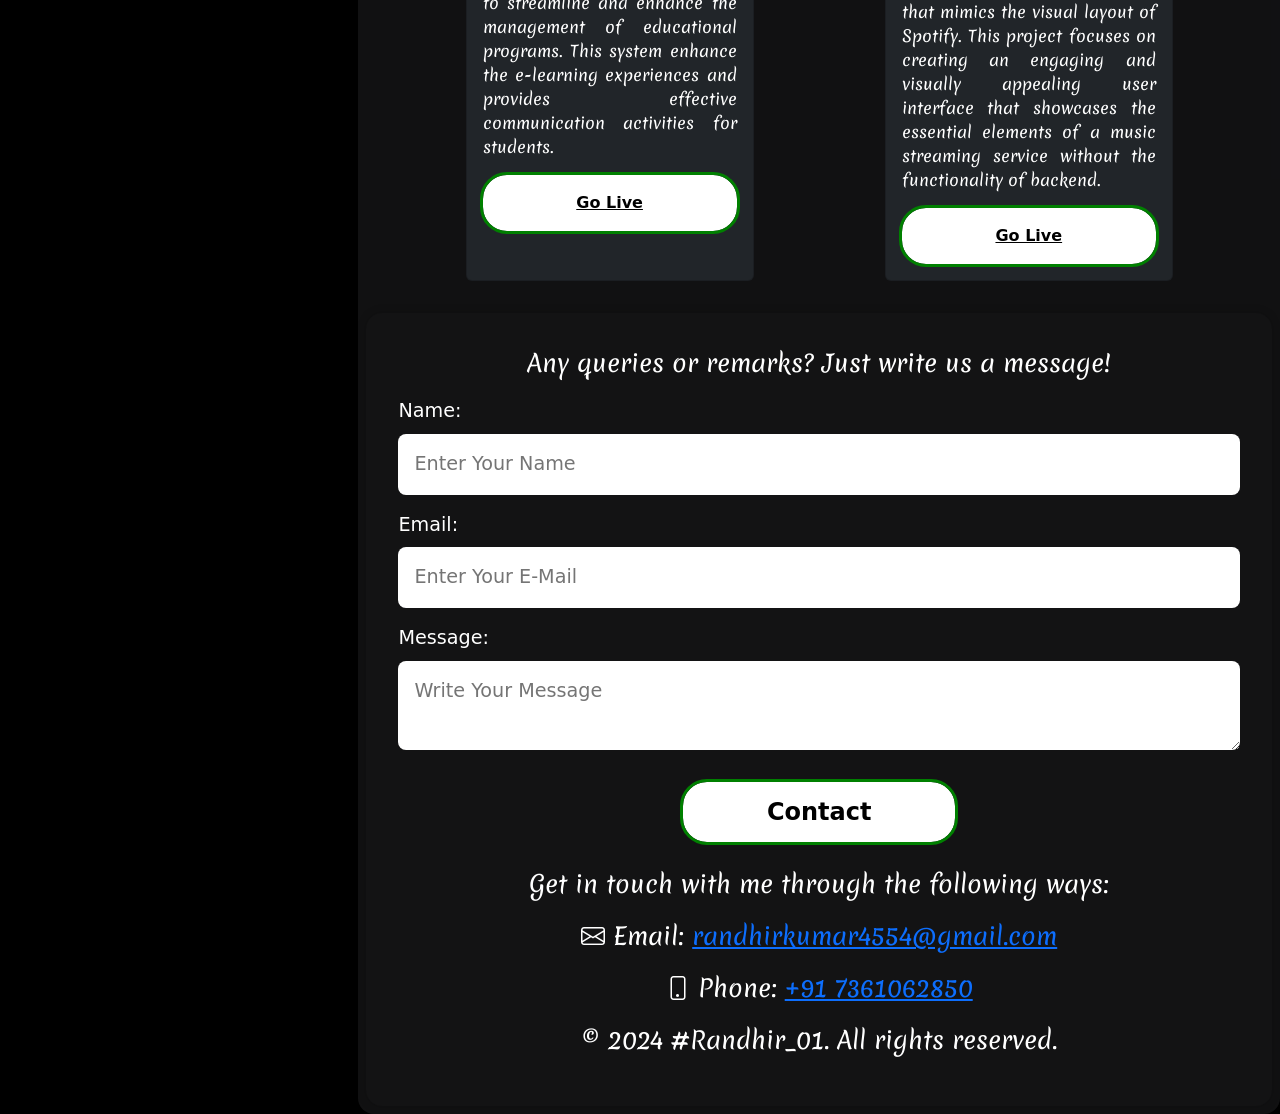
==== commit c39f0190: "`Updated index.html: changed profession to student and removed personal interests section`" ====
--- a/index.html
+++ b/index.html
@@ -31,7 +31,7 @@
         <div class="title">
           <img src="./Assets/NEW IMG.jpg" alt="img" />
           <h2>RANDHIR KUMAR</h2>
-          <p class="para">Web Developer</p>
+          <p class="para">3<sup>rd</sup>year Student</p>
         </div>
         <section>
           <hr />
@@ -93,7 +93,7 @@
       <div class="main">
         <div class="account fixed-top">
           <img
-            src="./Assets/icons8-account-80.png"
+            src="./Assets/briefcase-solid.svg"
             alt="Account"
             id="account"
             onclick="showSidebar()"
@@ -124,30 +124,20 @@
           <h3 id="About">About Me</h3>
           <p>
             &nbsp; &nbsp;&nbsp; &nbsp;&nbsp; &nbsp; Welcome to my portfolio! I’m
-            Randhir Kumar, a skilled front-end developer with a Bachelor's
-            degree in Computer Science from Ramchandra Chandravanshi University.
-            With a solid foundation in web technologies such as HTML, CSS,
-            JavaScript, and React, I have successfully built responsive and
-            interactive websites. My academic background, combined with hands-on
-            project experience, enables me to create high-quality user
-            experiences and efficient front-end solutions. I strive to bring
-            innovative designs to life while ensuring optimal performance and
-            accessibility. .
+            Randhir Kumar, a skilled front-end developer with a solid foundation
+            in web technologies such as HTML, CSS, JavaScript, and some
+            framework like Bootstrap &amp; React, I have successfully built
+            responsive and interactive websites. My academic background,
+            combined with hands-on project experience, enables me to create
+            high-quality user experiences and efficient front-end solutions. I
+            strive to bring innovative designs to life while ensuring optimal
+            performance and accessibility. .
           </p>
           <p>
             &nbsp; &nbsp;&nbsp; &nbsp;&nbsp; &nbsp; Here, you’ll find a
             collection of my projects that reflect my commitment to quality and
             attention to detail. I invite you to explore my work and see how I
             can help turn your ideas into engaging digital experiences
-          </p>
-          <p>
-            &nbsp; &nbsp;&nbsp; &nbsp;&nbsp; &nbsp; When I’m not working on web
-            projects, I love Wandering and exploring new places. Whether it's a
-            nearby park or unfimiliar city and capturing moments through Potrait
-            Photography. These activities help me to observe the world from
-            different perspectives. These hobbies not only recharge my mind but
-            also inspire my approach to web design, as I constantly seek new
-            ways to blend creativity and functionality.
           </p>
         </div>
         <div class="portfolio" id="Portfolio">
